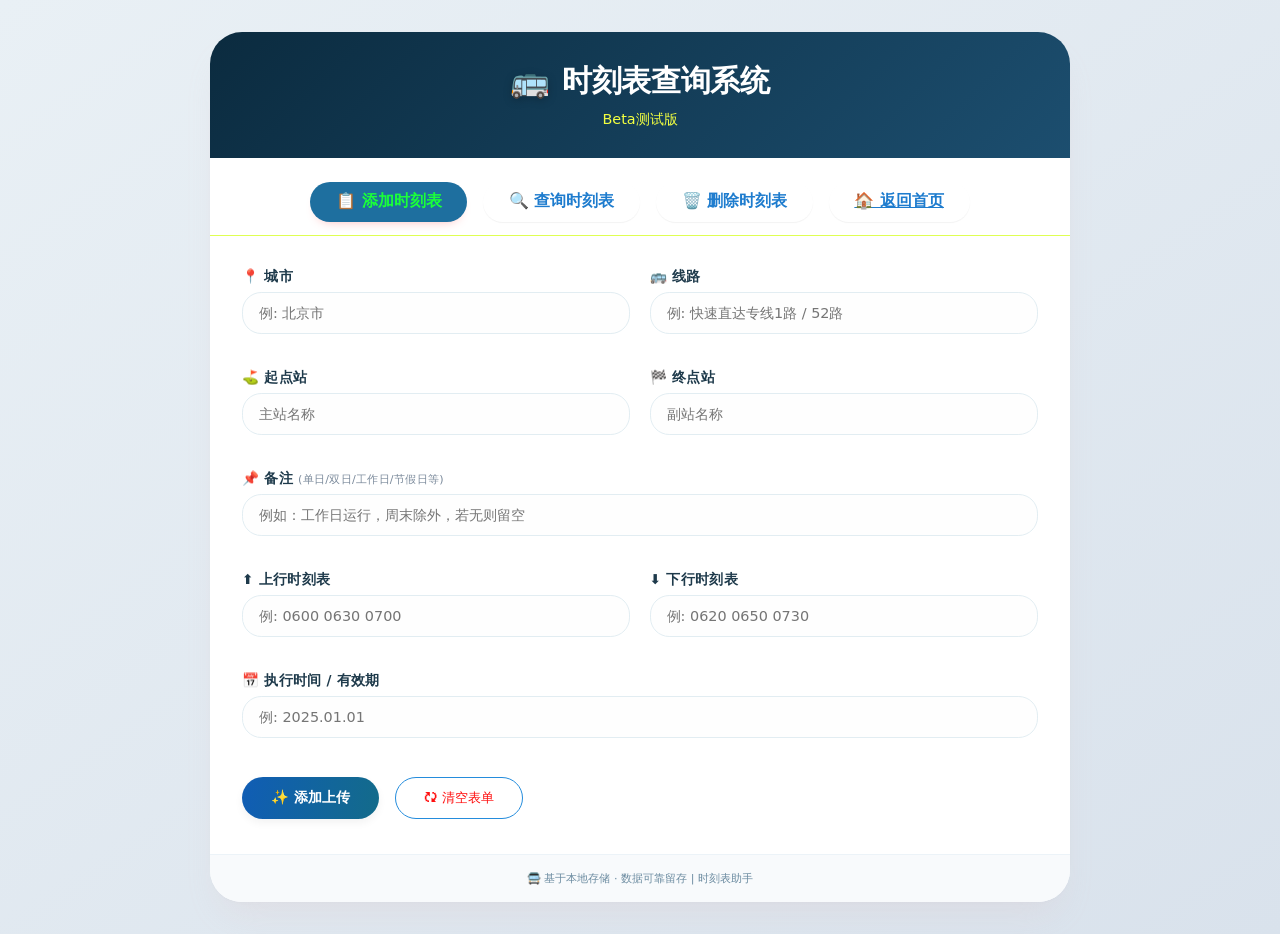
==== timetable.html @ 283fe2b8 "Add files via upload" ====
<!DOCTYPE html>
<html lang="zh-CN">
<head>
    <meta charset="UTF-8">
    <meta name="viewport" content="width=device-width, initial-scale=1.0, viewport-fit=cover">
    <title>时刻表</title>
    <style>
        * {
            margin: 0;
            padding: 0;
            box-sizing: border-box;
            font-family: system-ui, 'Segoe UI', 'Roboto', 'Inter', 'Helvetica Neue', sans-serif;
        }

        body {
            background: linear-gradient(145deg, #e9f0f5 0%, #d9e2ec 100%);
            min-height: 100vh;
            padding: 2rem 1.5rem;
        }

        /* 主容器卡片 */
        .dashboard {
            max-width: 860px;
            margin: 0 auto;
            background: rgba(255, 255, 255, 0.96);
            backdrop-filter: blur(0px);
            border-radius: 2rem;
            box-shadow: 0 20px 35px -12px rgba(218, 181, 181, 0.2), 0 2px 5px rgba(0, 0, 0, 0.02);
            overflow: hidden;
            transition: all 0.2s ease;
        }

        /* 头部 */
        .hero {
            background: linear-gradient(135deg, #0b2b3f 0%, #1c4e6f 100%);
            padding: 1.8rem 2rem;
            text-align: center;
        }

        .hero h1 {
            color: rgb(255, 255, 255);
            font-size: 1.9rem;
            font-weight: 600;
            letter-spacing: -0.3px;
            display: flex;
            align-items: center;
            justify-content: center;
            gap: 12px;
        }

        .hero h1::before {
            content: "🚌";
            font-size: 2rem;
            filter: drop-shadow(0 2px 4px rgba(0,0,0,0.2));
        }

        .hero p {
            color: #f2ff40;
            margin-top: 8px;
            font-size: 0.9rem;
            font-weight: 400;
        }

        /* 菜单按钮组 现代风格 */
        .menu-bar {
            display: flex;
            justify-content: center;
            gap: 1rem;
            padding: 1.5rem 2rem 0.8rem 2rem;
            background: white;
            border-bottom: 1px solid #dfff52;
            flex-wrap: wrap;
        }

        .menu-btn {
            background: transparent;
            border: none;
            font-size: 1rem;
            font-weight: 600;
            padding: 0.6rem 1.6rem;
            border-radius: 2rem;
            cursor: pointer;
            transition: all 0.25s;
            color: #1e7cce;
            background: #ffffff;
            box-shadow: 0 1px 1px rgba(0,0,0,0.05);
        }

        .menu-btn i {
            margin-right: 8px;
            font-style: normal;
            display: inline-block;
        }

        .menu-btn:hover {
            background: #7aff6d;
            transform: translateY(-2px);
        }

        .menu-btn.active {
            background: #1e6f9f;
            color: rgb(26, 255, 57);
            box-shadow: 0 6px 12px -8px #ff0f0f60;
        }

        /* 表单卡片内容 */
        .form-panel {
            padding: 2rem 2rem 2.2rem 2rem;
            background: rgb(255, 255, 255);
            transition: all 0.2s;
        }

        .form-card {
            animation: fadeSlideUp 0.28s ease-out;
        }

        @keyframes fadeSlideUp {
            from {
                opacity: 0;
                transform: translateY(12px);
            }
            to {
                opacity: 1;
                transform: translateY(0);
            }
        }

        .grid-2col {
            display: grid;
            grid-template-columns: 1fr 1fr;
            gap: 1rem 1.2rem;
        }

        .form-group {
            margin-bottom: 1.2rem;
        }

        .form-group.full-width {
            grid-column: span 2;
        }

        label {
            display: block;
            font-weight: 600;
            font-size: 0.85rem;
            color: #1e3a4b;
            margin-bottom: 6px;
            letter-spacing: 0.3px;
        }

        label .optional {
            font-weight: normal;
            color: #7c8b9c;
            font-size: 0.7rem;
        }

        input, textarea {
            width: 100%;
            padding: 0.75rem 1rem;
            border: 1.5px solid #e2edf2;
            border-radius: 1.2rem;
            font-size: 0.9rem;
            background: #fefefe;
            transition: all 0.2s;
            outline: none;
            color: #0f2c38;
        }

        input:focus, textarea:focus {
            border-color: #1dff3b;
            box-shadow: 0 0 0 3px rgba(44, 156, 212, 0.2);
            background: #fff;
        }

        textarea {
            border-radius: 1.2rem;
            font-family: 'SF Mono', 'Fira Code', monospace;
            resize: vertical;
        }

        .btn-group {
            display: flex;
            gap: 1rem;
            margin-top: 1.2rem;
            flex-wrap: wrap;
        }

        .btn-primary {
            background: linear-gradient(100deg, #105db5, #136b8a);
            border: none;
            color: white;
            padding: 0.7rem 1.8rem;
            border-radius: 2rem;
            font-weight: 600;
            font-size: 0.9rem;
            cursor: pointer;
            transition: all 0.2s;
            box-shadow: 0 4px 8px rgba(0, 0, 0, 0.05);
            display: inline-flex;
            align-items: center;
            gap: 8px;
        }

        .btn-primary:hover {
            background: linear-gradient(100deg, #17ff3a, #0eff56);
            transform: translateY(-1px);
            box-shadow: 0 8px 16px -8px #10ff1870;
        }

        .btn-secondary {
            background: #ffffff;
            border: 1px solid #248cdc;
            color: #ff0e0e;
            padding: 0.7rem 1.8rem;
            border-radius: 2rem;
            font-weight: 500;
            cursor: pointer;
            transition: 0.2s;
        }

        .btn-secondary:hover {
            background: #e2e9f0;
            transform: translateY(-1px);
        }

        .result-card {
            margin-top: 2rem;
            background: #f0f9fe;
            border-radius: 1.2rem;
            padding: 1.2rem 1.4rem;
            border-left: 6px solid #2c9cd4;
            font-family: 'SF Mono', 'Fira Code', monospace;
            font-size: 0.85rem;
            white-space: pre-wrap;
            word-break: break-word;
            color: #144d64;
            box-shadow: 0 2px 6px rgba(0,0,0,0.02);
            max-height: 380px;
            overflow-y: auto;
        }

        .result-card.error {
            border-left-color: #e07c4c;
            background: #fff6f0;
            color: #b45a2e;
        }

        .hidden {
            display: none;
        }

        hr {
            margin: 8px 0 14px;
            border: none;
            border-top: 1px solid #e2edf2;
        }

        .badge {
            background: #eef2ff;
            font-size: 0.7rem;
            padding: 2px 8px;
            border-radius: 20px;
            color: #1a5a79;
        }

        footer {
            text-align: center;
            padding: 1rem;
            background: #f8fafc;
            color: #6b8ba0;
            font-size: 0.7rem;
            border-top: 1px solid #ecf3f8;
        }

        @media (max-width: 640px) {
            body {
                padding: 1rem;
            }
            .grid-2col {
                grid-template-columns: 1fr;
                gap: 0.5rem;
            }
            .form-group.full-width {
                grid-column: span 1;
            }
            .menu-bar {
                gap: 0.6rem;
                padding: 1rem 1rem 0.2rem;
            }
            .menu-btn {
                padding: 0.4rem 1rem;
                font-size: 0.85rem;
            }
            .form-panel {
                padding: 1.5rem;
            }
        }
    </style>
</head>
<body>
    
<div class="dashboard">
    
    <div class="hero">
        <h1>时刻表查询系统</h1>
        <p>Beta测试版</p>
    </div>
    
    <div class="menu-bar">
        <button class="menu-btn" data-menu="add">📋 添加时刻表</button>
        <button class="menu-btn" data-menu="search">🔍 查询时刻表</button>
        <button class="menu-btn" data-menu="delete">🗑️ 删除时刻表</button>
        <a href="index.html" class="menu-btn">🏠 返回首页</a>

    </div>
    <div class="form-panel">
        <!-- 添加模块 -->
        <div id="add-form" class="form-card hidden">
            <div class="grid-2col">
                <div class="form-group">
                    <label>📍 城市</label>
                    <input type="text" id="city" placeholder="例: 北京市" autocomplete="off">
                </div>
                <div class="form-group">
                    <label>🚌 线路</label>
                    <input type="text" id="way" placeholder="例: 快速直达专线1路 / 52路">
                </div>
                <div class="form-group">
                    <label>⛳ 起点站</label>
                    <input type="text" id="start" placeholder="主站名称">
                </div>
                <div class="form-group">
                    <label>🏁 终点站</label>
                    <input type="text" id="end" placeholder="副站名称">
                </div>
                <div class="form-group full-width">
                    <label>📌 备注 <span class="optional">(单日/双日/工作日/节假日等)</span></label>
                    <input type="text" id="bc" placeholder="例如：工作日运行，周末除外，若无则留空">
                </div>
                <div class="form-group">
                    <label>⬆️ 上行时刻表</label>
                    <input type="text" id="time1" placeholder="例: 0600 0630 0700">
                </div>
                <div class="form-group">
                    <label>⬇️ 下行时刻表</label>
                    <input type="text" id="time2" placeholder="例: 0620 0650 0730">
                </div>
                <div class="form-group full-width">
                    <label>📅 执行时间 / 有效期</label>
                    <input type="text" id="exec-time" placeholder="例: 2025.01.01">
                </div>
            </div>
            <div class="btn-group">
                <button class="btn-primary" id="submitAddBtn">✨ 添加上传</button>
                <button class="btn-secondary" id="resetAddBtn">🗘 清空表单</button>
            </div>
            <div id="add-result" class="result-card hidden"></div>
        </div>

        <!-- 查询模块 -->
        <div id="search-form" class="form-card hidden">
            <div class="grid-2col">
                <div class="form-group">
                    <label>🏙️ 城市 <span style="color:#e07c4c;">*</span></label>
                    <input type="text" id="search-city" placeholder="城市名">
                </div>
                <div class="form-group">
                    <label>🚦 线路 <span style="color:#e07c4c;">*</span></label>
                    <input type="text" id="search-way" placeholder="例: 52路">
                </div>
                <div class="form-group full-width">
                    <label>🆔 时刻表ID (选填)</label>
                    <input type="text" id="search-id" placeholder="直接输入ID将优先精确查找">
                </div>
            </div>
            <div class="btn-group">
                <button class="btn-primary" id="submitSearchBtn">🔎 查询时刻表</button>
                <button class="btn-secondary" id="clearSearchBtn">清除</button>
            </div>
            <div id="search-result" class="result-card hidden"></div>
        </div>

        <!-- 删除模块 -->
        <div id="delete-form" class="form-card hidden">
            <div class="form-group">
                <label>⚠️ 删除记录 (输入时刻表ID)</label>
                <input type="text" id="delete-id" placeholder="例如: T10001" autocomplete="off">
            </div>
            <div class="btn-group">
                <button class="btn-primary" id="submitDeleteBtn">🗑️ 永久删除</button>
            </div>
            <div id="delete-result" class="result-card hidden"></div>
        </div>
    </div>
    <footer>🚍 基于本地存储 · 数据可靠留存 | 时刻表助手</footer>
</div>

<script>
    // ---------- 核心 TimetableManager (封装 localStorage + 数据结构) ----------
    const STORAGE_KEY = "smart_bus_timetable_db";
    
    // 辅助生成短ID (时间戳 + 随机数，保证可读)
    function generateId() {
        return 'T' + Date.now().toString(36).slice(-6) + Math.random().toString(36).substring(2, 5).toUpperCase();
    }

    class TimetableManager {
        // 获取全部记录
        static getAll() {
            const raw = localStorage.getItem(STORAGE_KEY);
            if (!raw) return [];
            try {
                return JSON.parse(raw);
            } catch(e) {
                return [];
            }
        }

        // 保存全部
        static saveAll(data) {
            localStorage.setItem(STORAGE_KEY, JSON.stringify(data));
        }

        // 添加时刻表
        static addTimetable({ city, way, start, end, bc, time1, time2, execTime }) {
            const all = this.getAll();
            // 简单校验同线路/同城市 (业务建议但非强制，仅提示)
            const duplicate = all.find(item => item.city === city && item.way === way);
            if (duplicate) {
                return { success: false, message: `⚠️ 已存在城市「${city}」线路「${way}」的时刻表，如需更新请先删除旧版。` };
            }
            const newId = generateId();
            const newEntry = {
                id: newId,
                city: city.trim(),
                way: way.trim(),
                start: start.trim(),
                end: end.trim(),
                bc: bc || "",
                time1: time1.trim(),
                time2: time2.trim(),
                execTime: execTime.trim(),
                createdAt: new Date().toISOString()
            };
            all.push(newEntry);
            this.saveAll(all);
            return { success: true, message: `✅ 添加成功！时刻表ID: ${newId}`, id: newId };
        }

        // 根据ID精确查找
        static searchByID(id) {
            const all = this.getAll();
            const target = all.find(item => item.id === id);
            if (!target) {
                return { success: false, message: `❌ 未找到ID为 ${id} 的时刻表。` };
            }
            const formatted = this._formatSingle(target);
            return { success: true, data: formatted };
        }

        // 根据城市+线路查找 (返回完整信息 + 如有多个扩展返回首选, 一般唯一)
        static searchByName(city, way) {
            const all = this.getAll();
            const list = all.filter(item => item.city === city && item.way === way);
            if (list.length === 0) {
                return { success: false, message: `❌ 未找到城市「${city}」线路「${way}」的时刻表。` };
            }
            if (list.length > 1) {
                // 理论上我们添加时保证唯一，但若历史多记录，返回第一个并提示
                const warnMsg = `⚠️ 发现多条匹配记录，展示第一条。总计${list.length}条，建议使用ID精确查询。\n\n`;
                return { success: true, id: list[0].id, multiple: true, extraMsg: warnMsg, data: list[0] };
            }
            return { success: true, id: list[0].id, data: list[0] };
        }

        // 删除
        static deleteTimetable(id) {
            const all = this.getAll();
            const index = all.findIndex(item => item.id === id);
            if (index === -1) {
                return { success: false, message: `❌ 删除失败，时刻表ID「${id}」不存在。` };
            }
            const deletedName = all[index].way;
            all.splice(index, 1);
            this.saveAll(all);
            return { success: true, message: `🗑️ 成功删除 ${deletedName} (ID: ${id}) 的时刻表。` };
        }

        // 展示美化格式
        static _formatSingle(t) {
            const bcText = t.bc ? `【${t.bc}】` : '';
            const upTimes = t.time1 ? t.time1.split(/\s+/).join(' · ') : '无时刻';
            const downTimes = t.time2 ? t.time2.split(/\s+/).join(' · ') : '无时刻';
            return `🚏 时刻表详情 (ID: ${t.id})
━━━━━━━━━━━━━━━━━━━━━━━━━
📍 城市：${t.city}  |  🚌 线路：${t.way} ${bcText}
⛳ 起点：${t.start}  →  🏁 终点：${t.end}
⏰ 上行班次：${upTimes}
⏰ 下行班次：${downTimes}
📅 执行区间：${t.execTime || '未注明'}
🕒 录入时间：${new Date(t.createdAt).toLocaleString()}
━━━━━━━━━━━━━━━━━━━━━━━━━`;
        }

        // 额外：用于展示所有匹配的友好提示（当查询多条时）
        static listAllByCityAndLine(city, way) {
            const all = this.getAll();
            return all.filter(item => item.city === city && item.way === way);
        }
    }

    // 初始化默认示例数据（仅首次加载无数据时）
    function initSampleData() {
        const existing = TimetableManager.getAll();
        if (existing.length === 0) {
            const sample = {
                city: "杭州市",
                way: "武林广场专线",
                start: "武林广场",
                end: "灵隐寺",
                bc: "节假日及周末",
                time1: "0800 0900 1000 1100",
                time2: "0845 0945 1045 1145",
                execTime: "春季/秋季时刻表"
            };
            const res = TimetableManager.addTimetable(sample);
            if (res.success) {
                console.log("示例数据已植入, ID:", res.id);
            }
            // 添加第二条快速示例
            TimetableManager.addTimetable({
                city: "北京市",
                way: "52路",
                start: "北京西站",
                end: "平乐园",
                bc: "工作日高峰",
                time1: "0600 0630 0700 0730",
                time2: "0615 0645 0715 0745",
                execTime: "周一至周五"
            });
        }
    }
    initSampleData();

    // ---------- UI 交互优化 ----------
    let currentActive = null;
    const panels = {
        add: document.getElementById('add-form'),
        search: document.getElementById('search-form'),
        delete: document.getElementById('delete-form')
    };
    
    function setActivePanel(panelName) {
        Object.keys(panels).forEach(key => {
            panels[key].classList.add('hidden');
        });
        if (panelName && panels[panelName]) {
            panels[panelName].classList.remove('hidden');
            currentActive = panelName;
        }
        // 更新按钮样式
        document.querySelectorAll('.menu-btn').forEach(btn => {
            const menuType = btn.getAttribute('data-menu');
            if (menuType === panelName) {
                btn.classList.add('active');
            } else {
                btn.classList.remove('active');
            }
        });
    }

    // 初始默认显示添加面板
    setActivePanel('add');

    // 绑定菜单事件
    document.querySelectorAll('.menu-btn').forEach(btn => {
        btn.addEventListener('click', (e) => {
            const type = btn.getAttribute('data-menu');
            if (type === 'add') setActivePanel('add');
            else if (type === 'search') setActivePanel('search');
            else if (type === 'delete') setActivePanel('delete');
            // 切换时清理对应结果框
            document.getElementById('add-result')?.classList.add('hidden');
            document.getElementById('search-result')?.classList.add('hidden');
            document.getElementById('delete-result')?.classList.add('hidden');
        });
    });

    // 添加逻辑
    const submitAdd = document.getElementById('submitAddBtn');
    const resetAddBtn = document.getElementById('resetAddBtn');
    const addResultDiv = document.getElementById('add-result');
    
    function clearAddForm() {
        document.getElementById('city').value = '';
        document.getElementById('way').value = '';
        document.getElementById('start').value = '';
        document.getElementById('end').value = '';
        document.getElementById('bc').value = '';
        document.getElementById('time1').value = '';
        document.getElementById('time2').value = document.getElementById('exec-time').value = '';
        addResultDiv.classList.add('hidden');
    }
    
    submitAdd.addEventListener('click', () => {
        const city = document.getElementById('city').value.trim();
        const way = document.getElementById('way').value.trim();
        const start = document.getElementById('start').value.trim();
        const end = document.getElementById('end').value.trim();
        const bc = document.getElementById('bc').value.trim();
        const time1 = document.getElementById('time1').value.trim();
        const time2 = document.getElementById('time2').value.trim();
        const execTime = document.getElementById('exec-time').value.trim();
        
        if (!city || !way || !start || !end || !time1 || !time2 || !execTime) {
            addResultDiv.classList.remove('hidden');
            addResultDiv.classList.add('error');
            addResultDiv.textContent = '⚠️ 请填写完整字段：城市、线路、起点、终点、上下行时刻、执行时间均不能为空。';
            return;
        }
        const result = TimetableManager.addTimetable({ city, way, start, end, bc, time1, time2, execTime });
        addResultDiv.classList.remove('hidden');
        if (result.success) {
            addResultDiv.classList.remove('error');
            addResultDiv.innerHTML = `✅ ${result.message}<br>🔖 新时刻表ID: <strong>${result.id}</strong><br>💡 可使用ID快速查询或删除。`;
            // 清空表单（保留体验）
            clearAddForm();
        } else {
            addResultDiv.classList.add('error');
            addResultDiv.textContent = result.message;
        }
    });
    
    resetAddBtn.addEventListener('click', clearAddForm);
    
    // 查询逻辑
    const searchBtn = document.getElementById('submitSearchBtn');
    const clearSearchBtn = document.getElementById('clearSearchBtn');
    const searchResultDiv = document.getElementById('search-result');
    
    function resetSearch() {
        document.getElementById('search-city').value = '';
        document.getElementById('search-way').value = '';
        document.getElementById('search-id').value = '';
        searchResultDiv.classList.add('hidden');
    }
    
    searchBtn.addEventListener('click', () => {
        const city = document.getElementById('search-city').value.trim();
        let way = document.getElementById('search-way').value.trim();
        const idRaw = document.getElementById('search-id').value.trim();
        
        if (!city && !idRaw) {
            searchResultDiv.classList.remove('hidden');
            searchResultDiv.classList.add('error');
            searchResultDiv.textContent = '❓ 请至少填写城市+线路 或 直接输入时刻表ID查询。';
            return;
        }
        searchResultDiv.classList.remove('hidden');
        // 优先ID查询
        if (idRaw) {
            const byId = TimetableManager.searchByID(idRaw);
            if (byId.success) {
                searchResultDiv.classList.remove('error');
                searchResultDiv.innerHTML = `<pre style="font-family: monospace; white-space: pre-wrap;">${byId.data}</pre>`;
            } else {
                searchResultDiv.classList.add('error');
                searchResultDiv.textContent = byId.message;
            }
            return;
        }
        // 城市+线路查询
        if (!city || !way) {
            searchResultDiv.classList.add('error');
            searchResultDiv.textContent = '城市和线路不能为空（未输入ID时）';
            return;
        }
        if (!way.endsWith("路") && !way.endsWith("线") && !way.includes("专线")) {
            // 智能补“路”但保留原样提醒，不强制自动加“路”，让用户明确
            // 但是原逻辑加“路”可能会让没加路的用户找不到，做一个优化：先直接匹配原线路，匹配不到再尝试加“路”
        }
        let matched = TimetableManager.searchByName(city, way);
        if (!matched.success && !way.endsWith("路")) {
            const tryWithLu = way + "路";
            matched = TimetableManager.searchByName(city, tryWithLu);
            if (matched.success) {
                way = tryWithLu;
            }
        }
        if (matched.success) {
            const detailResult = TimetableManager.searchByID(matched.id);
            if (detailResult.success) {
                let prefixMsg = "";
                if (matched.multiple) prefixMsg = matched.extraMsg || "";
                searchResultDiv.classList.remove('error');
                searchResultDiv.innerHTML = `<pre style="font-family: monospace; white-space: pre-wrap;">${prefixMsg}${detailResult.data}</pre>`;
            } else {
                searchResultDiv.classList.add('error');
                searchResultDiv.textContent = detailResult.message;
            }
        } else {
            searchResultDiv.classList.add('error');
            searchResultDiv.textContent = matched.message;
        }
    });
    
    clearSearchBtn.addEventListener('click', resetSearch);
    
    // 删除逻辑
    const deleteBtn = document.getElementById('submitDeleteBtn');
    const deleteResultDiv = document.getElementById('delete-result');
    const deleteIdInput = document.getElementById('delete-id');
    
    deleteBtn.addEventListener('click', () => {
        const id = deleteIdInput.value.trim();
        if (!id) {
            deleteResultDiv.classList.remove('hidden');
            deleteResultDiv.classList.add('error');
            deleteResultDiv.textContent = '⚠️ 请输入需要删除的时刻表ID。';
            return;
        }
        const result = TimetableManager.deleteTimetable(id);
        deleteResultDiv.classList.remove('hidden');
        if (result.success) {
            deleteResultDiv.classList.remove('error');
            deleteResultDiv.textContent = result.message;
            deleteIdInput.value = '';
        } else {
            deleteResultDiv.classList.add('error');
            deleteResultDiv.textContent = result.message;
        }
    });
    
    // 附加UI优化：点击空白清除某些错误提醒 (温和)
    document.querySelectorAll('input').forEach(inp => {
        inp.addEventListener('focus', () => {
            if (currentActive === 'add' && addResultDiv && !addResultDiv.classList.contains('hidden')) {
                // 不清空内容，只是视觉上不强求，防止烦人
            }
        });
    });
</script>
</body>
</html>
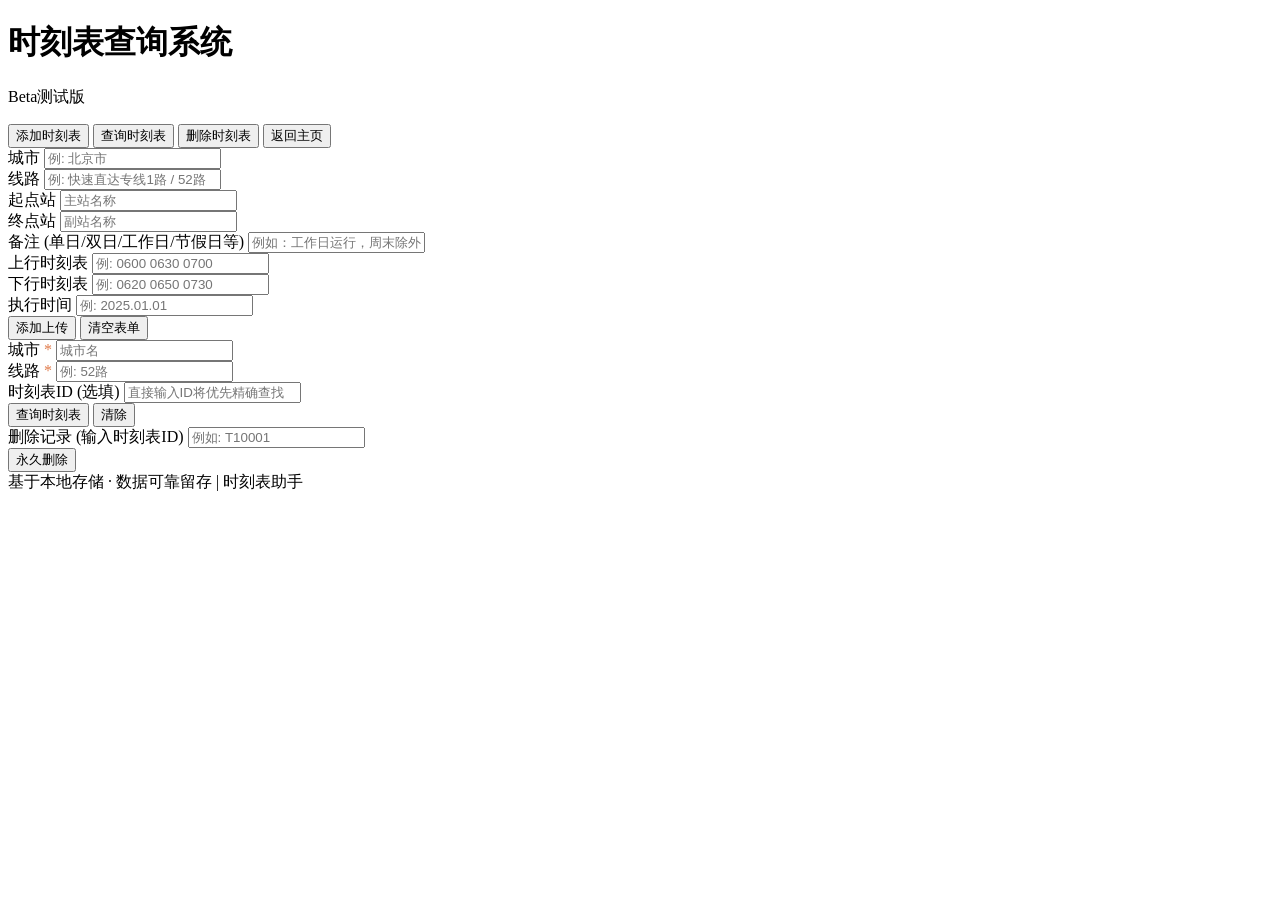
==== commit 0c1eb8d7: "Add files via upload" ====
--- a/timetable.html
+++ b/timetable.html
@@ -4,298 +4,8 @@
     <meta charset="UTF-8">
     <meta name="viewport" content="width=device-width, initial-scale=1.0, viewport-fit=cover">
     <title>时刻表</title>
-    <style>
-        * {
-            margin: 0;
-            padding: 0;
-            box-sizing: border-box;
-            font-family: system-ui, 'Segoe UI', 'Roboto', 'Inter', 'Helvetica Neue', sans-serif;
-        }
-
-        body {
-            background: linear-gradient(145deg, #e9f0f5 0%, #d9e2ec 100%);
-            min-height: 100vh;
-            padding: 2rem 1.5rem;
-        }
-
-        /* 主容器卡片 */
-        .dashboard {
-            max-width: 860px;
-            margin: 0 auto;
-            background: rgba(255, 255, 255, 0.96);
-            backdrop-filter: blur(0px);
-            border-radius: 2rem;
-            box-shadow: 0 20px 35px -12px rgba(218, 181, 181, 0.2), 0 2px 5px rgba(0, 0, 0, 0.02);
-            overflow: hidden;
-            transition: all 0.2s ease;
-        }
-
-        /* 头部 */
-        .hero {
-            background: linear-gradient(135deg, #0b2b3f 0%, #1c4e6f 100%);
-            padding: 1.8rem 2rem;
-            text-align: center;
-        }
-
-        .hero h1 {
-            color: rgb(255, 255, 255);
-            font-size: 1.9rem;
-            font-weight: 600;
-            letter-spacing: -0.3px;
-            display: flex;
-            align-items: center;
-            justify-content: center;
-            gap: 12px;
-        }
-
-        .hero h1::before {
-            content: "🚌";
-            font-size: 2rem;
-            filter: drop-shadow(0 2px 4px rgba(0,0,0,0.2));
-        }
-
-        .hero p {
-            color: #f2ff40;
-            margin-top: 8px;
-            font-size: 0.9rem;
-            font-weight: 400;
-        }
-
-        /* 菜单按钮组 现代风格 */
-        .menu-bar {
-            display: flex;
-            justify-content: center;
-            gap: 1rem;
-            padding: 1.5rem 2rem 0.8rem 2rem;
-            background: white;
-            border-bottom: 1px solid #dfff52;
-            flex-wrap: wrap;
-        }
-
-        .menu-btn {
-            background: transparent;
-            border: none;
-            font-size: 1rem;
-            font-weight: 600;
-            padding: 0.6rem 1.6rem;
-            border-radius: 2rem;
-            cursor: pointer;
-            transition: all 0.25s;
-            color: #1e7cce;
-            background: #ffffff;
-            box-shadow: 0 1px 1px rgba(0,0,0,0.05);
-        }
-
-        .menu-btn i {
-            margin-right: 8px;
-            font-style: normal;
-            display: inline-block;
-        }
-
-        .menu-btn:hover {
-            background: #7aff6d;
-            transform: translateY(-2px);
-        }
-
-        .menu-btn.active {
-            background: #1e6f9f;
-            color: rgb(26, 255, 57);
-            box-shadow: 0 6px 12px -8px #ff0f0f60;
-        }
-
-        /* 表单卡片内容 */
-        .form-panel {
-            padding: 2rem 2rem 2.2rem 2rem;
-            background: rgb(255, 255, 255);
-            transition: all 0.2s;
-        }
-
-        .form-card {
-            animation: fadeSlideUp 0.28s ease-out;
-        }
-
-        @keyframes fadeSlideUp {
-            from {
-                opacity: 0;
-                transform: translateY(12px);
-            }
-            to {
-                opacity: 1;
-                transform: translateY(0);
-            }
-        }
-
-        .grid-2col {
-            display: grid;
-            grid-template-columns: 1fr 1fr;
-            gap: 1rem 1.2rem;
-        }
-
-        .form-group {
-            margin-bottom: 1.2rem;
-        }
-
-        .form-group.full-width {
-            grid-column: span 2;
-        }
-
-        label {
-            display: block;
-            font-weight: 600;
-            font-size: 0.85rem;
-            color: #1e3a4b;
-            margin-bottom: 6px;
-            letter-spacing: 0.3px;
-        }
-
-        label .optional {
-            font-weight: normal;
-            color: #7c8b9c;
-            font-size: 0.7rem;
-        }
-
-        input, textarea {
-            width: 100%;
-            padding: 0.75rem 1rem;
-            border: 1.5px solid #e2edf2;
-            border-radius: 1.2rem;
-            font-size: 0.9rem;
-            background: #fefefe;
-            transition: all 0.2s;
-            outline: none;
-            color: #0f2c38;
-        }
-
-        input:focus, textarea:focus {
-            border-color: #1dff3b;
-            box-shadow: 0 0 0 3px rgba(44, 156, 212, 0.2);
-            background: #fff;
-        }
-
-        textarea {
-            border-radius: 1.2rem;
-            font-family: 'SF Mono', 'Fira Code', monospace;
-            resize: vertical;
-        }
-
-        .btn-group {
-            display: flex;
-            gap: 1rem;
-            margin-top: 1.2rem;
-            flex-wrap: wrap;
-        }
-
-        .btn-primary {
-            background: linear-gradient(100deg, #105db5, #136b8a);
-            border: none;
-            color: white;
-            padding: 0.7rem 1.8rem;
-            border-radius: 2rem;
-            font-weight: 600;
-            font-size: 0.9rem;
-            cursor: pointer;
-            transition: all 0.2s;
-            box-shadow: 0 4px 8px rgba(0, 0, 0, 0.05);
-            display: inline-flex;
-            align-items: center;
-            gap: 8px;
-        }
-
-        .btn-primary:hover {
-            background: linear-gradient(100deg, #17ff3a, #0eff56);
-            transform: translateY(-1px);
-            box-shadow: 0 8px 16px -8px #10ff1870;
-        }
-
-        .btn-secondary {
-            background: #ffffff;
-            border: 1px solid #248cdc;
-            color: #ff0e0e;
-            padding: 0.7rem 1.8rem;
-            border-radius: 2rem;
-            font-weight: 500;
-            cursor: pointer;
-            transition: 0.2s;
-        }
-
-        .btn-secondary:hover {
-            background: #e2e9f0;
-            transform: translateY(-1px);
-        }
-
-        .result-card {
-            margin-top: 2rem;
-            background: #f0f9fe;
-            border-radius: 1.2rem;
-            padding: 1.2rem 1.4rem;
-            border-left: 6px solid #2c9cd4;
-            font-family: 'SF Mono', 'Fira Code', monospace;
-            font-size: 0.85rem;
-            white-space: pre-wrap;
-            word-break: break-word;
-            color: #144d64;
-            box-shadow: 0 2px 6px rgba(0,0,0,0.02);
-            max-height: 380px;
-            overflow-y: auto;
-        }
-
-        .result-card.error {
-            border-left-color: #e07c4c;
-            background: #fff6f0;
-            color: #b45a2e;
-        }
-
-        .hidden {
-            display: none;
-        }
-
-        hr {
-            margin: 8px 0 14px;
-            border: none;
-            border-top: 1px solid #e2edf2;
-        }
-
-        .badge {
-            background: #eef2ff;
-            font-size: 0.7rem;
-            padding: 2px 8px;
-            border-radius: 20px;
-            color: #1a5a79;
-        }
-
-        footer {
-            text-align: center;
-            padding: 1rem;
-            background: #f8fafc;
-            color: #6b8ba0;
-            font-size: 0.7rem;
-            border-top: 1px solid #ecf3f8;
-        }
-
-        @media (max-width: 640px) {
-            body {
-                padding: 1rem;
-            }
-            .grid-2col {
-                grid-template-columns: 1fr;
-                gap: 0.5rem;
-            }
-            .form-group.full-width {
-                grid-column: span 1;
-            }
-            .menu-bar {
-                gap: 0.6rem;
-                padding: 1rem 1rem 0.2rem;
-            }
-            .menu-btn {
-                padding: 0.4rem 1rem;
-                font-size: 0.85rem;
-            }
-            .form-panel {
-                padding: 1.5rem;
-            }
-        }
-    </style>
+    <link rel="stylesheet" href="timetable.css">
+    <script src="timetable.js"></script>
 </head>
 <body>
     
@@ -307,10 +17,10 @@
     </div>
     
     <div class="menu-bar">
-        <button class="menu-btn" data-menu="add">📋 添加时刻表</button>
-        <button class="menu-btn" data-menu="search">🔍 查询时刻表</button>
-        <button class="menu-btn" data-menu="delete">🗑️ 删除时刻表</button>
-        <a href="index.html" class="menu-btn">🏠 返回首页</a>
+        <button class="menu-btn" data-menu="add">添加时刻表</button>
+        <button class="menu-btn" data-menu="search">查询时刻表</button>
+        <button class="menu-btn" data-menu="delete">删除时刻表</button>
+        <button class="menu-btn" data-menu="about">返回主页</button>
 
     </div>
     <div class="form-panel">
@@ -318,41 +28,41 @@
         <div id="add-form" class="form-card hidden">
             <div class="grid-2col">
                 <div class="form-group">
-                    <label>📍 城市</label>
+                    <label>城市</label>
                     <input type="text" id="city" placeholder="例: 北京市" autocomplete="off">
                 </div>
                 <div class="form-group">
-                    <label>🚌 线路</label>
+                    <label>线路</label>
                     <input type="text" id="way" placeholder="例: 快速直达专线1路 / 52路">
                 </div>
                 <div class="form-group">
-                    <label>⛳ 起点站</label>
+                    <label>起点站</label>
                     <input type="text" id="start" placeholder="主站名称">
                 </div>
                 <div class="form-group">
-                    <label>🏁 终点站</label>
+                    <label>终点站</label>
                     <input type="text" id="end" placeholder="副站名称">
                 </div>
                 <div class="form-group full-width">
-                    <label>📌 备注 <span class="optional">(单日/双日/工作日/节假日等)</span></label>
+                    <label>备注 <span class="optional">(单日/双日/工作日/节假日等)</span></label>
                     <input type="text" id="bc" placeholder="例如：工作日运行，周末除外，若无则留空">
                 </div>
                 <div class="form-group">
-                    <label>⬆️ 上行时刻表</label>
+                    <label>上行时刻表</label>
                     <input type="text" id="time1" placeholder="例: 0600 0630 0700">
                 </div>
                 <div class="form-group">
-                    <label>⬇️ 下行时刻表</label>
+                    <label>下行时刻表</label>
                     <input type="text" id="time2" placeholder="例: 0620 0650 0730">
                 </div>
                 <div class="form-group full-width">
-                    <label>📅 执行时间 / 有效期</label>
+                    <label>执行时间</label>
                     <input type="text" id="exec-time" placeholder="例: 2025.01.01">
                 </div>
             </div>
             <div class="btn-group">
-                <button class="btn-primary" id="submitAddBtn">✨ 添加上传</button>
-                <button class="btn-secondary" id="resetAddBtn">🗘 清空表单</button>
+                <button class="btn-primary" id="submitAddBtn">添加上传</button>
+                <button class="btn-secondary" id="resetAddBtn">清空表单</button>
             </div>
             <div id="add-result" class="result-card hidden"></div>
         </div>
@@ -361,20 +71,20 @@
         <div id="search-form" class="form-card hidden">
             <div class="grid-2col">
                 <div class="form-group">
-                    <label>🏙️ 城市 <span style="color:#e07c4c;">*</span></label>
+                    <label>城市 <span style="color:#e07c4c;">*</span></label>
                     <input type="text" id="search-city" placeholder="城市名">
                 </div>
                 <div class="form-group">
-                    <label>🚦 线路 <span style="color:#e07c4c;">*</span></label>
+                    <label>线路 <span style="color:#e07c4c;">*</span></label>
                     <input type="text" id="search-way" placeholder="例: 52路">
                 </div>
                 <div class="form-group full-width">
-                    <label>🆔 时刻表ID (选填)</label>
+                    <label>时刻表ID (选填)</label>
                     <input type="text" id="search-id" placeholder="直接输入ID将优先精确查找">
                 </div>
             </div>
             <div class="btn-group">
-                <button class="btn-primary" id="submitSearchBtn">🔎 查询时刻表</button>
+                <button class="btn-primary" id="submitSearchBtn">查询时刻表</button>
                 <button class="btn-secondary" id="clearSearchBtn">清除</button>
             </div>
             <div id="search-result" class="result-card hidden"></div>
@@ -383,362 +93,16 @@
         <!-- 删除模块 -->
         <div id="delete-form" class="form-card hidden">
             <div class="form-group">
-                <label>⚠️ 删除记录 (输入时刻表ID)</label>
+                <label>删除记录 (输入时刻表ID)</label>
                 <input type="text" id="delete-id" placeholder="例如: T10001" autocomplete="off">
             </div>
             <div class="btn-group">
-                <button class="btn-primary" id="submitDeleteBtn">🗑️ 永久删除</button>
+                <button class="btn-primary" id="submitDeleteBtn">永久删除</button>
             </div>
             <div id="delete-result" class="result-card hidden"></div>
         </div>
     </div>
-    <footer>🚍 基于本地存储 · 数据可靠留存 | 时刻表助手</footer>
+    <footer>基于本地存储 · 数据可靠留存 | 时刻表助手</footer>
 </div>
-
-<script>
-    // ---------- 核心 TimetableManager (封装 localStorage + 数据结构) ----------
-    const STORAGE_KEY = "smart_bus_timetable_db";
-    
-    // 辅助生成短ID (时间戳 + 随机数，保证可读)
-    function generateId() {
-        return 'T' + Date.now().toString(36).slice(-6) + Math.random().toString(36).substring(2, 5).toUpperCase();
-    }
-
-    class TimetableManager {
-        // 获取全部记录
-        static getAll() {
-            const raw = localStorage.getItem(STORAGE_KEY);
-            if (!raw) return [];
-            try {
-                return JSON.parse(raw);
-            } catch(e) {
-                return [];
-            }
-        }
-
-        // 保存全部
-        static saveAll(data) {
-            localStorage.setItem(STORAGE_KEY, JSON.stringify(data));
-        }
-
-        // 添加时刻表
-        static addTimetable({ city, way, start, end, bc, time1, time2, execTime }) {
-            const all = this.getAll();
-            // 简单校验同线路/同城市 (业务建议但非强制，仅提示)
-            const duplicate = all.find(item => item.city === city && item.way === way);
-            if (duplicate) {
-                return { success: false, message: `⚠️ 已存在城市「${city}」线路「${way}」的时刻表，如需更新请先删除旧版。` };
-            }
-            const newId = generateId();
-            const newEntry = {
-                id: newId,
-                city: city.trim(),
-                way: way.trim(),
-                start: start.trim(),
-                end: end.trim(),
-                bc: bc || "",
-                time1: time1.trim(),
-                time2: time2.trim(),
-                execTime: execTime.trim(),
-                createdAt: new Date().toISOString()
-            };
-            all.push(newEntry);
-            this.saveAll(all);
-            return { success: true, message: `✅ 添加成功！时刻表ID: ${newId}`, id: newId };
-        }
-
-        // 根据ID精确查找
-        static searchByID(id) {
-            const all = this.getAll();
-            const target = all.find(item => item.id === id);
-            if (!target) {
-                return { success: false, message: `❌ 未找到ID为 ${id} 的时刻表。` };
-            }
-            const formatted = this._formatSingle(target);
-            return { success: true, data: formatted };
-        }
-
-        // 根据城市+线路查找 (返回完整信息 + 如有多个扩展返回首选, 一般唯一)
-        static searchByName(city, way) {
-            const all = this.getAll();
-            const list = all.filter(item => item.city === city && item.way === way);
-            if (list.length === 0) {
-                return { success: false, message: `❌ 未找到城市「${city}」线路「${way}」的时刻表。` };
-            }
-            if (list.length > 1) {
-                // 理论上我们添加时保证唯一，但若历史多记录，返回第一个并提示
-                const warnMsg = `⚠️ 发现多条匹配记录，展示第一条。总计${list.length}条，建议使用ID精确查询。\n\n`;
-                return { success: true, id: list[0].id, multiple: true, extraMsg: warnMsg, data: list[0] };
-            }
-            return { success: true, id: list[0].id, data: list[0] };
-        }
-
-        // 删除
-        static deleteTimetable(id) {
-            const all = this.getAll();
-            const index = all.findIndex(item => item.id === id);
-            if (index === -1) {
-                return { success: false, message: `❌ 删除失败，时刻表ID「${id}」不存在。` };
-            }
-            const deletedName = all[index].way;
-            all.splice(index, 1);
-            this.saveAll(all);
-            return { success: true, message: `🗑️ 成功删除 ${deletedName} (ID: ${id}) 的时刻表。` };
-        }
-
-        // 展示美化格式
-        static _formatSingle(t) {
-            const bcText = t.bc ? `【${t.bc}】` : '';
-            const upTimes = t.time1 ? t.time1.split(/\s+/).join(' · ') : '无时刻';
-            const downTimes = t.time2 ? t.time2.split(/\s+/).join(' · ') : '无时刻';
-            return `🚏 时刻表详情 (ID: ${t.id})
-━━━━━━━━━━━━━━━━━━━━━━━━━
-📍 城市：${t.city}  |  🚌 线路：${t.way} ${bcText}
-⛳ 起点：${t.start}  →  🏁 终点：${t.end}
-⏰ 上行班次：${upTimes}
-⏰ 下行班次：${downTimes}
-📅 执行区间：${t.execTime || '未注明'}
-🕒 录入时间：${new Date(t.createdAt).toLocaleString()}
-━━━━━━━━━━━━━━━━━━━━━━━━━`;
-        }
-
-        // 额外：用于展示所有匹配的友好提示（当查询多条时）
-        static listAllByCityAndLine(city, way) {
-            const all = this.getAll();
-            return all.filter(item => item.city === city && item.way === way);
-        }
-    }
-
-    // 初始化默认示例数据（仅首次加载无数据时）
-    function initSampleData() {
-        const existing = TimetableManager.getAll();
-        if (existing.length === 0) {
-            const sample = {
-                city: "杭州市",
-                way: "武林广场专线",
-                start: "武林广场",
-                end: "灵隐寺",
-                bc: "节假日及周末",
-                time1: "0800 0900 1000 1100",
-                time2: "0845 0945 1045 1145",
-                execTime: "春季/秋季时刻表"
-            };
-            const res = TimetableManager.addTimetable(sample);
-            if (res.success) {
-                console.log("示例数据已植入, ID:", res.id);
-            }
-            // 添加第二条快速示例
-            TimetableManager.addTimetable({
-                city: "北京市",
-                way: "52路",
-                start: "北京西站",
-                end: "平乐园",
-                bc: "工作日高峰",
-                time1: "0600 0630 0700 0730",
-                time2: "0615 0645 0715 0745",
-                execTime: "周一至周五"
-            });
-        }
-    }
-    initSampleData();
-
-    // ---------- UI 交互优化 ----------
-    let currentActive = null;
-    const panels = {
-        add: document.getElementById('add-form'),
-        search: document.getElementById('search-form'),
-        delete: document.getElementById('delete-form')
-    };
-    
-    function setActivePanel(panelName) {
-        Object.keys(panels).forEach(key => {
-            panels[key].classList.add('hidden');
-        });
-        if (panelName && panels[panelName]) {
-            panels[panelName].classList.remove('hidden');
-            currentActive = panelName;
-        }
-        // 更新按钮样式
-        document.querySelectorAll('.menu-btn').forEach(btn => {
-            const menuType = btn.getAttribute('data-menu');
-            if (menuType === panelName) {
-                btn.classList.add('active');
-            } else {
-                btn.classList.remove('active');
-            }
-        });
-    }
-
-    // 初始默认显示添加面板
-    setActivePanel('add');
-
-    // 绑定菜单事件
-    document.querySelectorAll('.menu-btn').forEach(btn => {
-        btn.addEventListener('click', (e) => {
-            const type = btn.getAttribute('data-menu');
-            if (type === 'add') setActivePanel('add');
-            else if (type === 'search') setActivePanel('search');
-            else if (type === 'delete') setActivePanel('delete');
-            // 切换时清理对应结果框
-            document.getElementById('add-result')?.classList.add('hidden');
-            document.getElementById('search-result')?.classList.add('hidden');
-            document.getElementById('delete-result')?.classList.add('hidden');
-        });
-    });
-
-    // 添加逻辑
-    const submitAdd = document.getElementById('submitAddBtn');
-    const resetAddBtn = document.getElementById('resetAddBtn');
-    const addResultDiv = document.getElementById('add-result');
-    
-    function clearAddForm() {
-        document.getElementById('city').value = '';
-        document.getElementById('way').value = '';
-        document.getElementById('start').value = '';
-        document.getElementById('end').value = '';
-        document.getElementById('bc').value = '';
-        document.getElementById('time1').value = '';
-        document.getElementById('time2').value = document.getElementById('exec-time').value = '';
-        addResultDiv.classList.add('hidden');
-    }
-    
-    submitAdd.addEventListener('click', () => {
-        const city = document.getElementById('city').value.trim();
-        const way = document.getElementById('way').value.trim();
-        const start = document.getElementById('start').value.trim();
-        const end = document.getElementById('end').value.trim();
-        const bc = document.getElementById('bc').value.trim();
-        const time1 = document.getElementById('time1').value.trim();
-        const time2 = document.getElementById('time2').value.trim();
-        const execTime = document.getElementById('exec-time').value.trim();
-        
-        if (!city || !way || !start || !end || !time1 || !time2 || !execTime) {
-            addResultDiv.classList.remove('hidden');
-            addResultDiv.classList.add('error');
-            addResultDiv.textContent = '⚠️ 请填写完整字段：城市、线路、起点、终点、上下行时刻、执行时间均不能为空。';
-            return;
-        }
-        const result = TimetableManager.addTimetable({ city, way, start, end, bc, time1, time2, execTime });
-        addResultDiv.classList.remove('hidden');
-        if (result.success) {
-            addResultDiv.classList.remove('error');
-            addResultDiv.innerHTML = `✅ ${result.message}<br>🔖 新时刻表ID: <strong>${result.id}</strong><br>💡 可使用ID快速查询或删除。`;
-            // 清空表单（保留体验）
-            clearAddForm();
-        } else {
-            addResultDiv.classList.add('error');
-            addResultDiv.textContent = result.message;
-        }
-    });
-    
-    resetAddBtn.addEventListener('click', clearAddForm);
-    
-    // 查询逻辑
-    const searchBtn = document.getElementById('submitSearchBtn');
-    const clearSearchBtn = document.getElementById('clearSearchBtn');
-    const searchResultDiv = document.getElementById('search-result');
-    
-    function resetSearch() {
-        document.getElementById('search-city').value = '';
-        document.getElementById('search-way').value = '';
-        document.getElementById('search-id').value = '';
-        searchResultDiv.classList.add('hidden');
-    }
-    
-    searchBtn.addEventListener('click', () => {
-        const city = document.getElementById('search-city').value.trim();
-        let way = document.getElementById('search-way').value.trim();
-        const idRaw = document.getElementById('search-id').value.trim();
-        
-        if (!city && !idRaw) {
-            searchResultDiv.classList.remove('hidden');
-            searchResultDiv.classList.add('error');
-            searchResultDiv.textContent = '❓ 请至少填写城市+线路 或 直接输入时刻表ID查询。';
-            return;
-        }
-        searchResultDiv.classList.remove('hidden');
-        // 优先ID查询
-        if (idRaw) {
-            const byId = TimetableManager.searchByID(idRaw);
-            if (byId.success) {
-                searchResultDiv.classList.remove('error');
-                searchResultDiv.innerHTML = `<pre style="font-family: monospace; white-space: pre-wrap;">${byId.data}</pre>`;
-            } else {
-                searchResultDiv.classList.add('error');
-                searchResultDiv.textContent = byId.message;
-            }
-            return;
-        }
-        // 城市+线路查询
-        if (!city || !way) {
-            searchResultDiv.classList.add('error');
-            searchResultDiv.textContent = '城市和线路不能为空（未输入ID时）';
-            return;
-        }
-        if (!way.endsWith("路") && !way.endsWith("线") && !way.includes("专线")) {
-            // 智能补“路”但保留原样提醒，不强制自动加“路”，让用户明确
-            // 但是原逻辑加“路”可能会让没加路的用户找不到，做一个优化：先直接匹配原线路，匹配不到再尝试加“路”
-        }
-        let matched = TimetableManager.searchByName(city, way);
-        if (!matched.success && !way.endsWith("路")) {
-            const tryWithLu = way + "路";
-            matched = TimetableManager.searchByName(city, tryWithLu);
-            if (matched.success) {
-                way = tryWithLu;
-            }
-        }
-        if (matched.success) {
-            const detailResult = TimetableManager.searchByID(matched.id);
-            if (detailResult.success) {
-                let prefixMsg = "";
-                if (matched.multiple) prefixMsg = matched.extraMsg || "";
-                searchResultDiv.classList.remove('error');
-                searchResultDiv.innerHTML = `<pre style="font-family: monospace; white-space: pre-wrap;">${prefixMsg}${detailResult.data}</pre>`;
-            } else {
-                searchResultDiv.classList.add('error');
-                searchResultDiv.textContent = detailResult.message;
-            }
-        } else {
-            searchResultDiv.classList.add('error');
-            searchResultDiv.textContent = matched.message;
-        }
-    });
-    
-    clearSearchBtn.addEventListener('click', resetSearch);
-    
-    // 删除逻辑
-    const deleteBtn = document.getElementById('submitDeleteBtn');
-    const deleteResultDiv = document.getElementById('delete-result');
-    const deleteIdInput = document.getElementById('delete-id');
-    
-    deleteBtn.addEventListener('click', () => {
-        const id = deleteIdInput.value.trim();
-        if (!id) {
-            deleteResultDiv.classList.remove('hidden');
-            deleteResultDiv.classList.add('error');
-            deleteResultDiv.textContent = '⚠️ 请输入需要删除的时刻表ID。';
-            return;
-        }
-        const result = TimetableManager.deleteTimetable(id);
-        deleteResultDiv.classList.remove('hidden');
-        if (result.success) {
-            deleteResultDiv.classList.remove('error');
-            deleteResultDiv.textContent = result.message;
-            deleteIdInput.value = '';
-        } else {
-            deleteResultDiv.classList.add('error');
-            deleteResultDiv.textContent = result.message;
-        }
-    });
-    
-    // 附加UI优化：点击空白清除某些错误提醒 (温和)
-    document.querySelectorAll('input').forEach(inp => {
-        inp.addEventListener('focus', () => {
-            if (currentActive === 'add' && addResultDiv && !addResultDiv.classList.contains('hidden')) {
-                // 不清空内容，只是视觉上不强求，防止烦人
-            }
-        });
-    });
-</script>
 </body>
 </html>
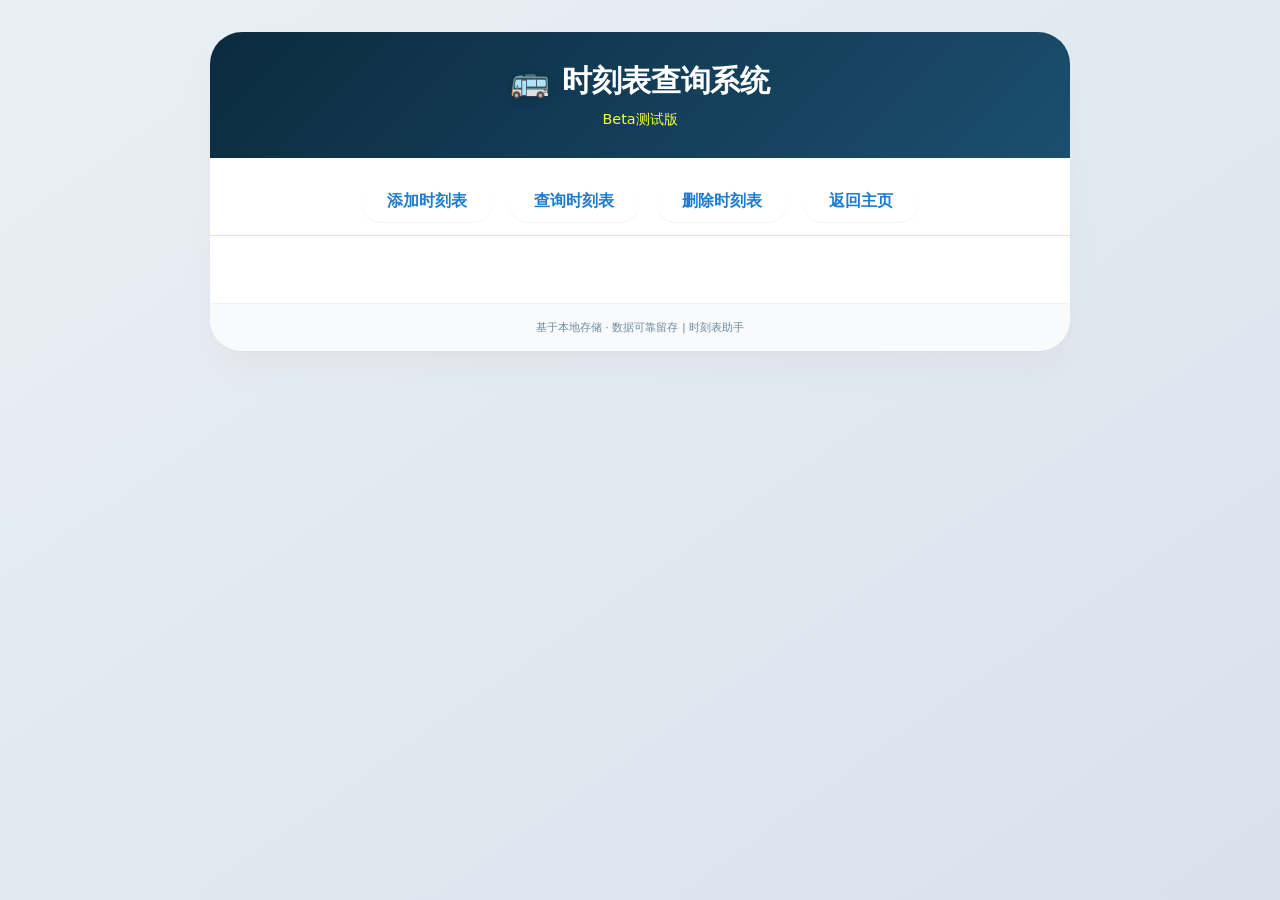
==== commit dfe1700c: "Update timetable.html" ====
--- a/timetable.html
+++ b/timetable.html
@@ -5,7 +5,6 @@
     <meta name="viewport" content="width=device-width, initial-scale=1.0, viewport-fit=cover">
     <title>时刻表</title>
     <link rel="stylesheet" href="timetable.css">
-    <script src="timetable.js"></script>
 </head>
 <body>
     
@@ -105,4 +104,4 @@
     <footer>基于本地存储 · 数据可靠留存 | 时刻表助手</footer>
 </div>
 </body>
-</html>+</html>
--- a/timetable.css
+++ b/timetable.css
@@ -0,0 +1,290 @@
+        * {
+            margin: 0;
+            padding: 0;
+            box-sizing: border-box;
+            font-family: system-ui, 'Segoe UI', 'Roboto', 'Inter', 'Helvetica Neue', sans-serif;
+        }
+
+        body {
+            background: linear-gradient(145deg, #e9f0f5 0%, #d9e2ec 100%);
+            min-height: 100vh;
+            padding: 2rem 1.5rem;
+        }
+
+        /* 主容器卡片 */
+        .dashboard {
+            max-width: 860px;
+            margin: 0 auto;
+            background: rgba(255, 255, 255, 0.96);
+            backdrop-filter: blur(0px);
+            border-radius: 2rem;
+            box-shadow: 0 20px 35px -12px rgba(218, 181, 181, 0.2), 0 2px 5px rgba(0, 0, 0, 0.02);
+            overflow: hidden;
+            transition: all 0.2s ease;
+        }
+
+        /* 头部 */
+        .hero {
+            background: linear-gradient(135deg, #0b2b3f 0%, #1c4e6f 100%);
+            padding: 1.8rem 2rem;
+            text-align: center;
+        }
+
+        .hero h1 {
+            color: rgb(255, 255, 255);
+            font-size: 1.9rem;
+            font-weight: 600;
+            letter-spacing: -0.3px;
+            display: flex;
+            align-items: center;
+            justify-content: center;
+            gap: 12px;
+        }
+
+        .hero h1::before {
+            content: "🚌";
+            font-size: 2rem;
+            filter: drop-shadow(0 2px 4px rgba(0,0,0,0.2));
+        }
+
+        .hero p {
+            color: #f2ff40;
+            margin-top: 8px;
+            font-size: 0.9rem;
+            font-weight: 400;
+        }
+
+        /* 菜单按钮组 现代风格 */
+        .menu-bar {
+            display: flex;
+            justify-content: center;
+            gap: 1rem;
+            padding: 1.5rem 2rem 0.8rem 2rem;
+            background: white;
+            border-bottom: 1px solid #dfff52;
+            flex-wrap: wrap;
+        }
+
+        .menu-btn {
+            background: transparent;
+            border: none;
+            font-size: 1rem;
+            font-weight: 600;
+            padding: 0.6rem 1.6rem;
+            border-radius: 2rem;
+            cursor: pointer;
+            transition: all 0.25s;
+            color: #1e7cce;
+            background: #ffffff;
+            box-shadow: 0 1px 1px rgba(0,0,0,0.05);
+        }
+
+        .menu-btn i {
+            margin-right: 8px;
+            font-style: normal;
+            display: inline-block;
+        }
+
+        .menu-btn:hover {
+            background: #7aff6d;
+            transform: translateY(-2px);
+        }
+
+        .menu-btn.active {
+            background: #1e6f9f;
+            color: rgb(26, 255, 57);
+            box-shadow: 0 6px 12px -8px #ff0f0f60;
+        }
+
+        /* 表单卡片内容 */
+        .form-panel {
+            padding: 2rem 2rem 2.2rem 2rem;
+            background: rgb(255, 255, 255);
+            transition: all 0.2s;
+        }
+
+        .form-card {
+            animation: fadeSlideUp 0.28s ease-out;
+        }
+
+        @keyframes fadeSlideUp {
+            from {
+                opacity: 0;
+                transform: translateY(12px);
+            }
+            to {
+                opacity: 1;
+                transform: translateY(0);
+            }
+        }
+
+        .grid-2col {
+            display: grid;
+            grid-template-columns: 1fr 1fr;
+            gap: 1rem 1.2rem;
+        }
+
+        .form-group {
+            margin-bottom: 1.2rem;
+        }
+
+        .form-group.full-width {
+            grid-column: span 2;
+        }
+
+        label {
+            display: block;
+            font-weight: 600;
+            font-size: 0.85rem;
+            color: #1e3a4b;
+            margin-bottom: 6px;
+            letter-spacing: 0.3px;
+        }
+
+        label .optional {
+            font-weight: normal;
+            color: #7c8b9c;
+            font-size: 0.7rem;
+        }
+
+        input, textarea {
+            width: 100%;
+            padding: 0.75rem 1rem;
+            border: 1.5px solid #e2edf2;
+            border-radius: 1.2rem;
+            font-size: 0.9rem;
+            background: #fefefe;
+            transition: all 0.2s;
+            outline: none;
+            color: #0f2c38;
+        }
+
+        input:focus, textarea:focus {
+            border-color: #1dff3b;
+            box-shadow: 0 0 0 3px rgba(44, 156, 212, 0.2);
+            background: #fff;
+        }
+
+        textarea {
+            border-radius: 1.2rem;
+            font-family: 'SF Mono', 'Fira Code', monospace;
+            resize: vertical;
+        }
+
+        .btn-group {
+            display: flex;
+            gap: 1rem;
+            margin-top: 1.2rem;
+            flex-wrap: wrap;
+        }
+
+        .btn-primary {
+            background: linear-gradient(100deg, #105db5, #136b8a);
+            border: none;
+            color: white;
+            padding: 0.7rem 1.8rem;
+            border-radius: 2rem;
+            font-weight: 600;
+            font-size: 0.9rem;
+            cursor: pointer;
+            transition: all 0.2s;
+            box-shadow: 0 4px 8px rgba(0, 0, 0, 0.05);
+            display: inline-flex;
+            align-items: center;
+            gap: 8px;
+        }
+
+        .btn-primary:hover {
+            background: linear-gradient(100deg, #17ff3a, #0eff56);
+            transform: translateY(-1px);
+            box-shadow: 0 8px 16px -8px #10ff1870;
+        }
+
+        .btn-secondary {
+            background: #ffffff;
+            border: 1px solid #248cdc;
+            color: #ff0e0e;
+            padding: 0.7rem 1.8rem;
+            border-radius: 2rem;
+            font-weight: 500;
+            cursor: pointer;
+            transition: 0.2s;
+        }
+
+        .btn-secondary:hover {
+            background: #e2e9f0;
+            transform: translateY(-1px);
+        }
+
+        .result-card {
+            margin-top: 2rem;
+            background: #f0f9fe;
+            border-radius: 1.2rem;
+            padding: 1.2rem 1.4rem;
+            border-left: 6px solid #2c9cd4;
+            font-family: 'SF Mono', 'Fira Code', monospace;
+            font-size: 0.85rem;
+            white-space: pre-wrap;
+            word-break: break-word;
+            color: #144d64;
+            box-shadow: 0 2px 6px rgba(0,0,0,0.02);
+            max-height: 380px;
+            overflow-y: auto;
+        }
+
+        .result-card.error {
+            border-left-color: #e07c4c;
+            background: #fff6f0;
+            color: #b45a2e;
+        }
+
+        .hidden {
+            display: none;
+        }
+
+        hr {
+            margin: 8px 0 14px;
+            border: none;
+            border-top: 1px solid #e2edf2;
+        }
+
+        .badge {
+            background: #eef2ff;
+            font-size: 0.7rem;
+            padding: 2px 8px;
+            border-radius: 20px;
+            color: #1a5a79;
+        }
+
+        footer {
+            text-align: center;
+            padding: 1rem;
+            background: #f8fafc;
+            color: #6b8ba0;
+            font-size: 0.7rem;
+            border-top: 1px solid #ecf3f8;
+        }
+
+        @media (max-width: 640px) {
+            body {
+                padding: 1rem;
+            }
+            .grid-2col {
+                grid-template-columns: 1fr;
+                gap: 0.5rem;
+            }
+            .form-group.full-width {
+                grid-column: span 1;
+            }
+            .menu-bar {
+                gap: 0.6rem;
+                padding: 1rem 1rem 0.2rem;
+            }
+            .menu-btn {
+                padding: 0.4rem 1rem;
+                font-size: 0.85rem;
+            }
+            .form-panel {
+                padding: 1.5rem;
+            }
+        }
